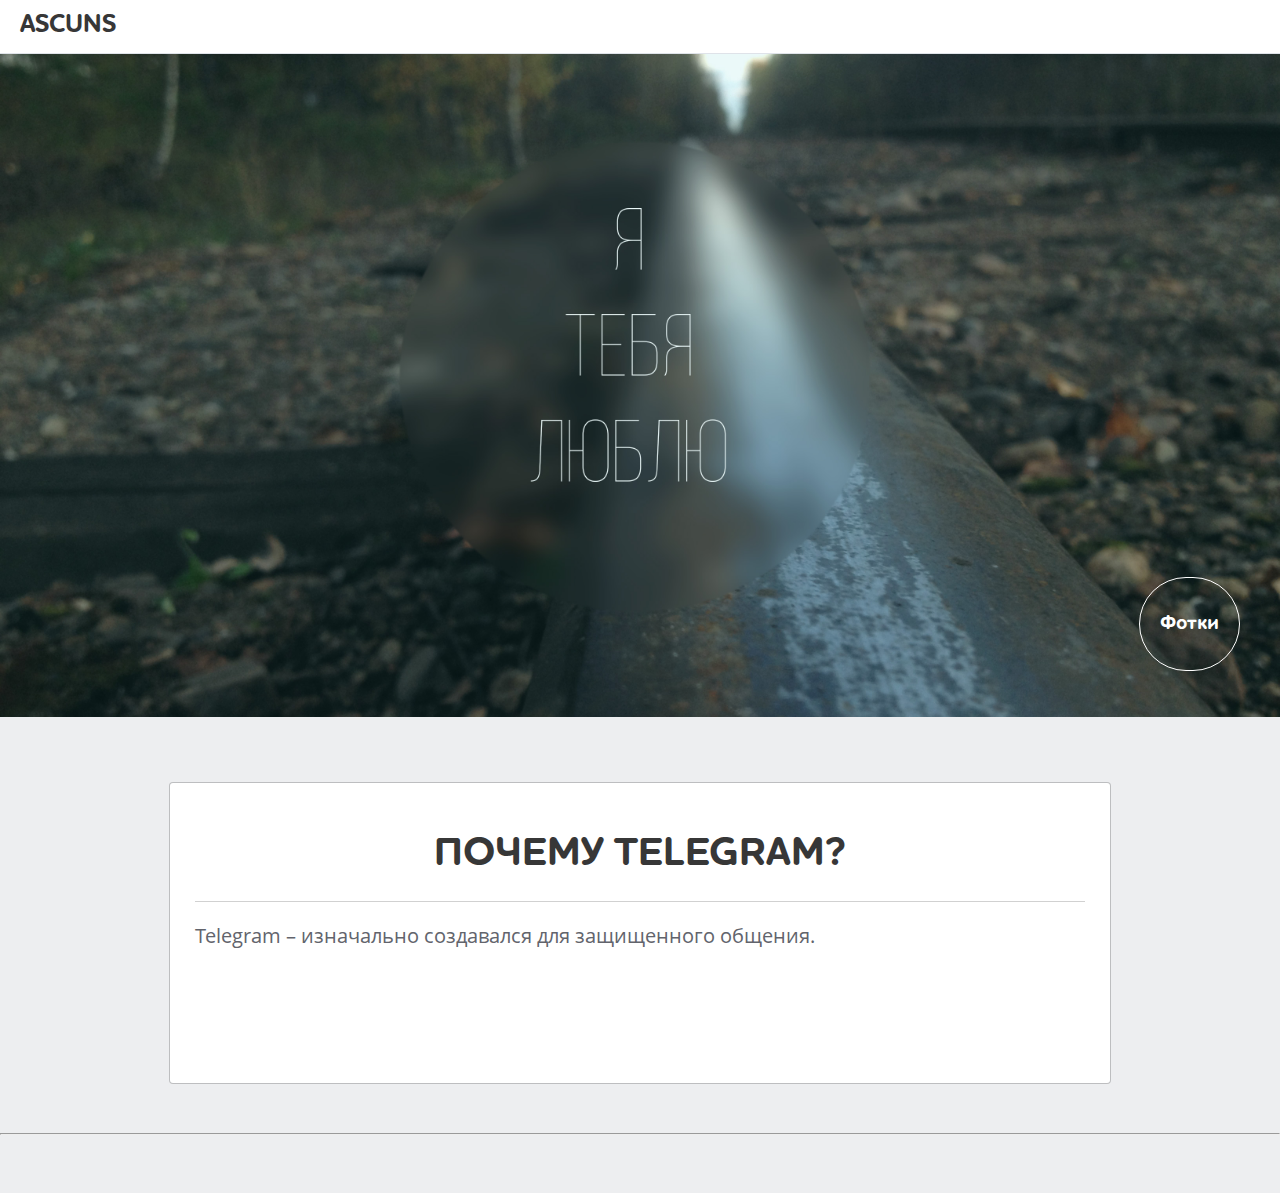
==== index.html @ 2cf13532 "first commit" ====
<!doctype html>
<html>
<head>
    <title>Ascuns Blog</title>
    <meta charset="UTF-8">
    <link rel="stylesheet" href="css/style.css">
    <link rel="stylesheet" href="css/like.css">
    <link rel="shortcut icon" href="/images/favicon.ico" type="image/x-icon">
    
</head>
<body>
     
    <div class="izi">
    	<div class="content_view">
    		<h1> </h1>
            <a class="photo" href="https://drive.google.com/file/d/0B-FTAkm8k-55a09oVnZURkI0b0k/view?usp=sharing">Фотки</a>
    	</div>
    </div>
    <br>
    <br>
    <br>
    <!--Панель Меню-->
	<div class="blog_header">
	<a class="ascns-logo" href="http://ascns.github.io"><span>ASCUNS</span></a>
	</div>



	<!--Блоки Блога-->
	<div class="cont">
	<h1>Почему Telegram?</h1>
	<hr class="hr1">
	<p>Telegram – изначально создавался для защищенного общения.</p>
	<div class="stage">
  <div class="heart"></div>
</div>
    <script src='https://code.jquery.com/jquery-2.2.4.min.js'></script>

        <script src="js/index.js"></script>

     </div>

	</div>
	<div class="about_site">
	<hr >
	</div>
</body>
</html>
---- css/style.css ----
body {
			margin:0px;
			padding:0px;
			font-family: Open-Sans;
			background-color: #edeef0;
		}
@font-face {
    font-family: Houschka;
    src: url(../font/Houschka.otf) ;
}
@font-face {
    font-family: Open-Sans;
    src: url(../font/Open-Sans.ttf) ;
}

.mylove {
  width: 100%;
}
.vstvk {
	width: 20%;
	position: center;
}
		.vnut {
			position: absolute;
			width:100%;
			text-align: center;
		}

		h1 {
			font-size: 40px;
			font-weight: 100;
			text-transform: uppercase;
			text-align: center;
         	font-family: "Houschka";
         	color: #373737;

		}

 .blog_header {
    height: 54px;
    background: #fff;
    border-bottom: 1px solid #dfe3e9;
    box-sizing: border-box;
    position: fixed;
    z-index: 100;
    width: 100%;
    top: 0px;
    left: 0px;
}
.ascns-logo{
	display: block;
	text-decoration: none;
	margin: 13px 20px;
	font-family: Houschka;
	color: #373737;
	font-size: 25px;
}
.cont {
	margin: 0 auto;
	background: #fff;
	box-shadow: 0 0 0 1px rgba(0,0,0,.2);
	box-sizing: border-box;
	height: 300px;
	border-radius: 3px;
	padding: 25px 25px;
	max-width: 940px;
	bottom: 10px;
	margin-bottom: 50px;

}
.izi {
	background-image: url(../img/background2.jpg);
	background-repeat: no-repeat;
	background-size: cover;
	background-position: center center;
	min-height: 690px;
	
}
p {
	font-size: 20px;
	color: #62646c;
}
.content_view {
	text-align: right;
}
.about_site {
	height: 60px;
}
.hr1 {
	border: none;
	background-color: #d1d1d1;
	height: 1px;
}
.photo {
	padding: 36px 20px;
	margin: 40px 40px;
	margin-top: 550px;
	border-width: 1px;
	border-color: white;
	border-radius: 100px;
	border-style: solid;
    font-size: 20px;
    background: none;
    color: white;
    transition: 0.6s;
    font-family: Houschka;
    text-decoration: none; 
    display: inline-block;
}
.photo:hover {
	background: white;
	color: black;
}
.photo:active {
	background: black;
	border-color: black;
	color: white;
}
---- css/like.css ----
.heart {
  width: 100px;
  height: 100px;
  background: url("https://cssanimation.rocks/images/posts/steps/heart.png") no-repeat;
  background-position: 0 0;
  cursor: pointer;
  -webkit-transition: background-position 1s steps(28);
  transition: background-position 1s steps(28);
  -webkit-transition-duration: 0s;
          transition-duration: 0s;
}
.heart.is-active {
  -webkit-transition-duration: 1s;
          transition-duration: 1s;
  background-position: -2800px 0;
}

.stage {
    margin-bottom: 0px;
    margin-left: 840px;
    margin-top: 77px;
  position: relative;
  -webkit-transform: translate(-50%, -50%);
          transform: translate(-50%, -50%);
}
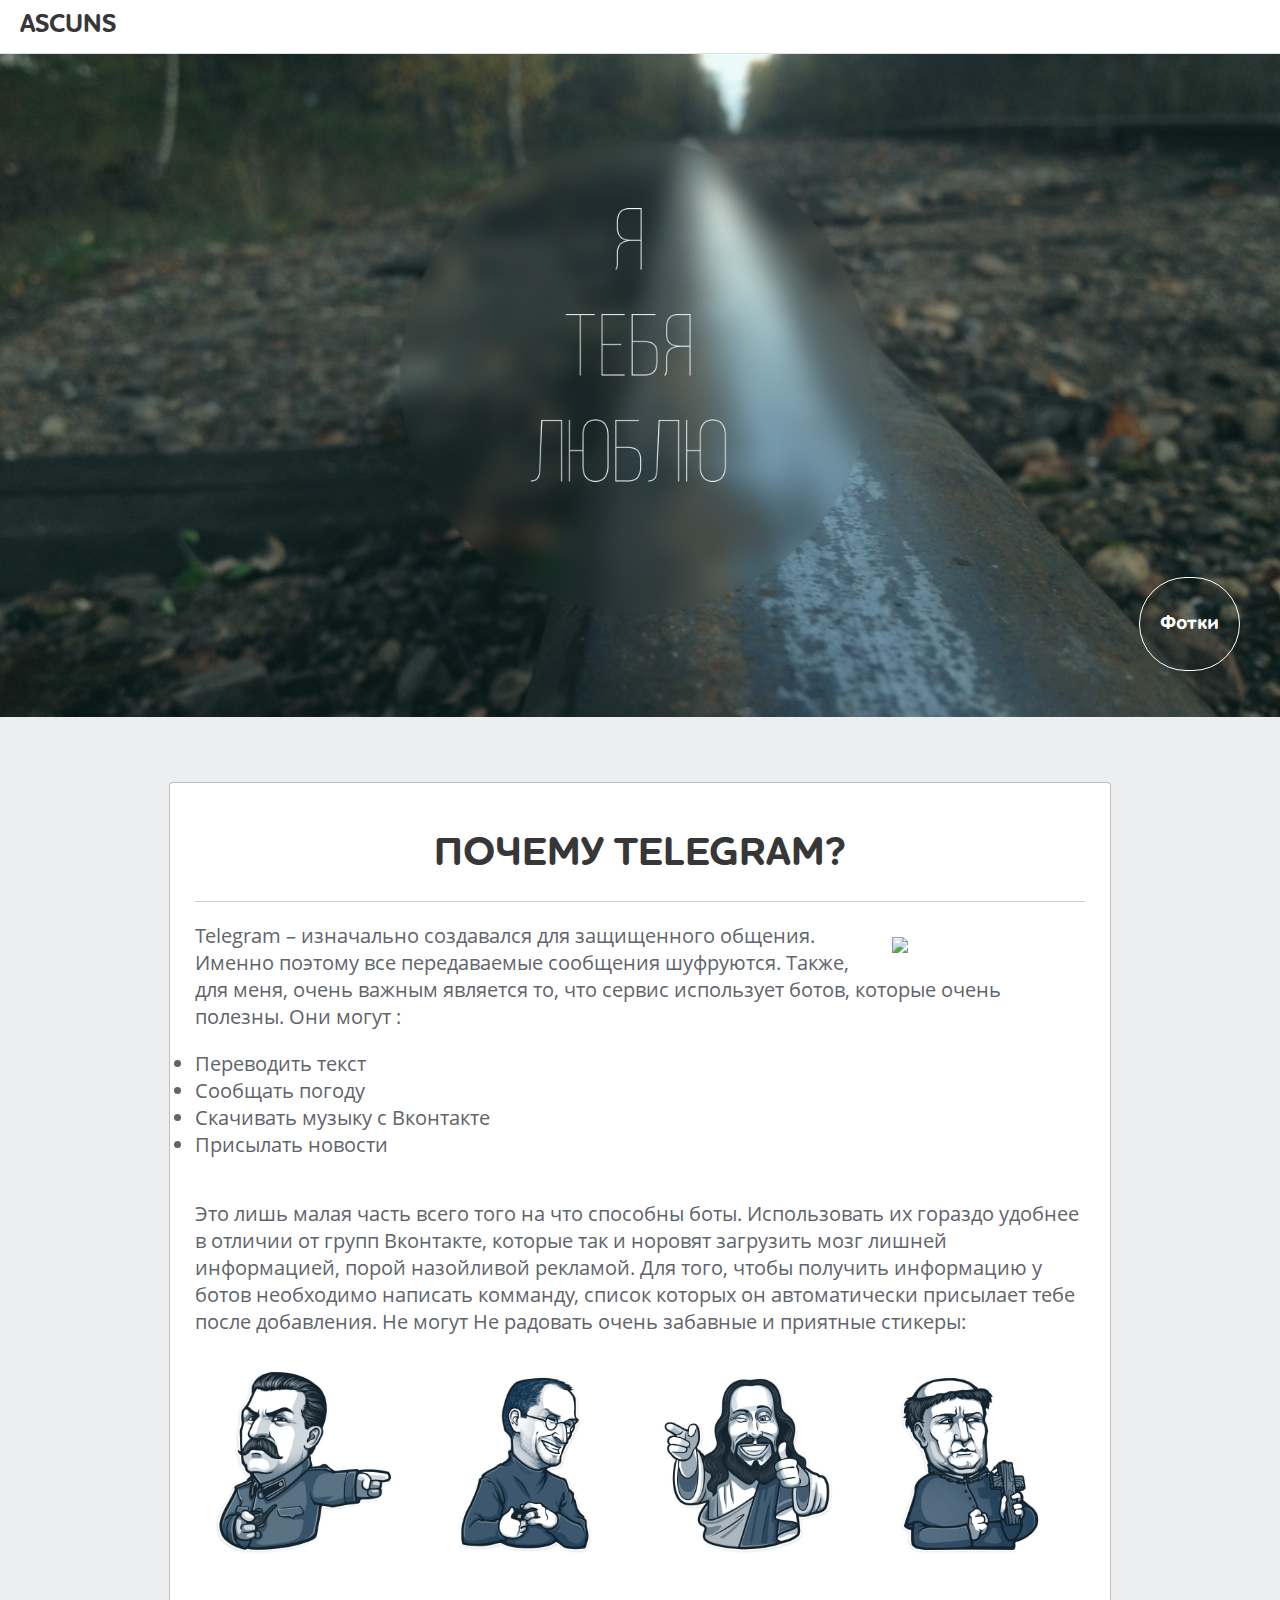
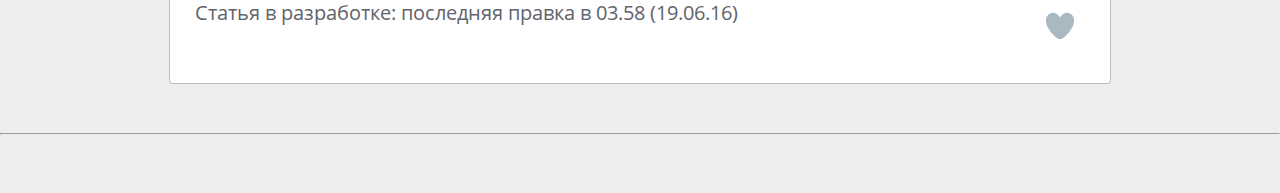
==== commit 33b1fdaa: "first commit" ====
--- a/index.html
+++ b/index.html
@@ -30,13 +30,36 @@
 	<div class="cont">
 	<h1>Почему Telegram?</h1>
 	<hr class="hr1">
-	<p>Telegram – изначально создавался для защищенного общения.</p>
+	<p>
+         <img class="t" src="https://telegram.org/img/t_logo.png">
+         Telegram – изначально создавался для защищенного общения.
+         Именно поэтому все передаваемые сообщения шуфруются. 
+         Также, для меня, очень важным является то, что сервис использует ботов, которые очень полезны. Они могут :
+         <li>
+             Переводить текст
+         </li>
+         <li>
+             Сообщать погоду
+         </li>
+         <li>
+             Скачивать музыку с Вконтакте
+         </li>
+         <li>
+             Присылать новости
+         </li>
+         <br>
+         <p>Это лишь малая часть всего того на что способны боты. Использовать их гораздо удобнее в отличии от групп Вконтакте, которые так и норовят загрузить мозг лишней информацией, порой назойливой рекламой. Для того, чтобы получить информацию у ботов необходимо написать комманду, список которых он автоматически присылает тебе после добавления. Не могут Не радовать очень забавные и приятные стикеры: </p>
+         <img class="stik" src="stikers/1.png">
+         <img class="stik" src="stikers/2.png">
+         <img class="stik" src="stikers/3.png">
+         <img class="stik" src="stikers/4.png">
+         <p class="develop">Статья в разработке: последняя правка в 03.58 (19.06.16)</p>
+    </p>
 	<div class="stage">
-  <div class="heart"></div>
-</div>
-    <script src='https://code.jquery.com/jquery-2.2.4.min.js'></script>
-
-        <script src="js/index.js"></script>
+     <div class="heart"></div>
+     </div>
+     <script src='js/jquery-2.2.4.min.js'></script>
+     <script src="js/index.js"></script>
 
      </div>
 
--- a/css/style.css
+++ b/css/style.css
@@ -60,7 +60,7 @@
 	background: #fff;
 	box-shadow: 0 0 0 1px rgba(0,0,0,.2);
 	box-sizing: border-box;
-	height: 300px;
+	height: 900px;
 	border-radius: 3px;
 	padding: 25px 25px;
 	max-width: 940px;
@@ -76,7 +76,7 @@
 	min-height: 690px;
 	
 }
-p {
+p,li {
 	font-size: 20px;
 	color: #62646c;
 }
@@ -116,10 +116,22 @@
 	border-color: black;
 	color: white;
 }
+.t {
+	width: 20%;
+	margin: 15px 15px; 
+	float: right;
+}
+.stik {
+	width: 20%;
+	margin: 15px 20px 0px;
+}
+.develop {
+	margin-top: 40px;
+	margin-bottom: -40px;
+}
 
 
 
 
 
 
-
--- a/css/like.css
+++ b/css/like.css
@@ -1,7 +1,7 @@
 .heart {
   width: 100px;
   height: 100px;
-  background: url("https://cssanimation.rocks/images/posts/steps/heart.png") no-repeat;
+  background: url("../img/heart.png") no-repeat;
   background-position: 0 0;
   cursor: pointer;
   -webkit-transition: background-position 1s steps(28);
@@ -16,9 +16,9 @@
 }
 
 .stage {
-    margin-bottom: 0px;
+    margin-bottom: 40px;
     margin-left: 840px;
-    margin-top: 77px;
+    margin-top: 40px;
   position: relative;
   -webkit-transform: translate(-50%, -50%);
           transform: translate(-50%, -50%);
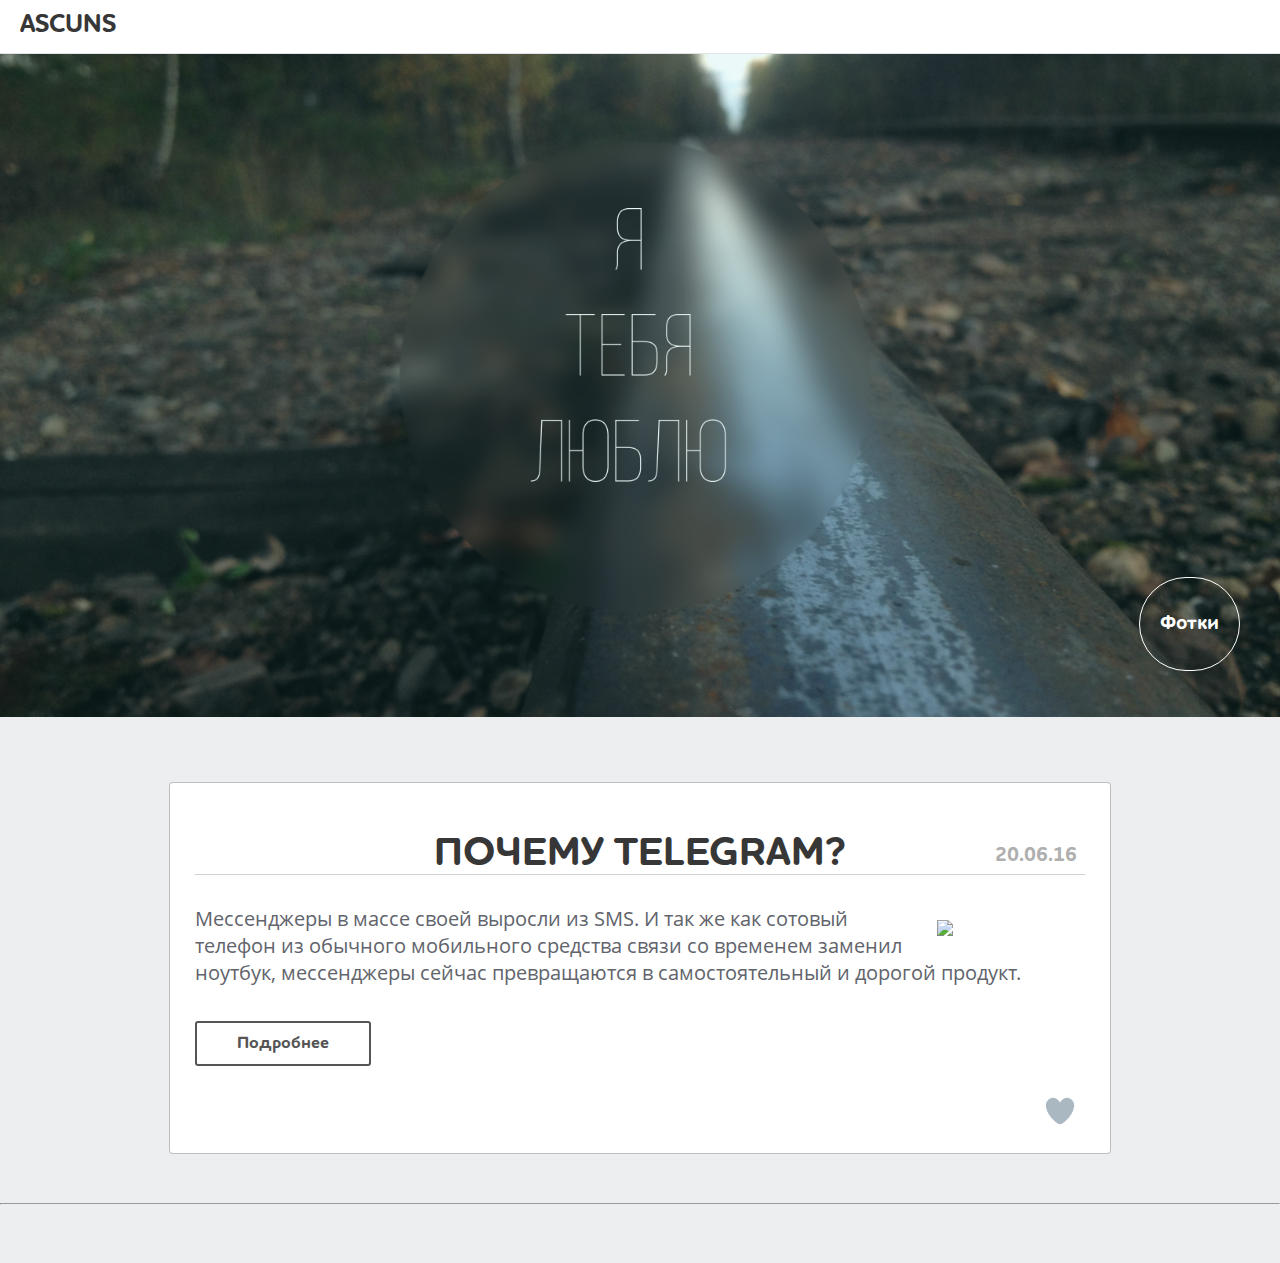
==== commit 9dbd8290: "first commit" ====
--- a/index.html
+++ b/index.html
@@ -5,7 +5,7 @@
     <meta charset="UTF-8">
     <link rel="stylesheet" href="css/style.css">
     <link rel="stylesheet" href="css/like.css">
-    <link rel="shortcut icon" href="/images/favicon.ico" type="image/x-icon">
+    <link rel="shortcut icon" href="img/icon.png" type="image/x-icon">
     
 </head>
 <body>
@@ -29,31 +29,13 @@
 	<!--Блоки Блога-->
 	<div class="cont">
 	<h1>Почему Telegram?</h1>
+     <p class="date">20.06.16</p>
 	<hr class="hr1">
-	<p>
-         <img class="t" src="https://telegram.org/img/t_logo.png">
-         Telegram – изначально создавался для защищенного общения.
-         Именно поэтому все передаваемые сообщения шуфруются. 
-         Также, для меня, очень важным является то, что сервис использует ботов, которые очень полезны. Они могут :
-         <li>
-             Переводить текст
-         </li>
-         <li>
-             Сообщать погоду
-         </li>
-         <li>
-             Скачивать музыку с Вконтакте
-         </li>
-         <li>
-             Присылать новости
-         </li>
-         <br>
-         <p>Это лишь малая часть всего того на что способны боты. Использовать их гораздо удобнее в отличии от групп Вконтакте, которые так и норовят загрузить мозг лишней информацией, порой назойливой рекламой. Для того, чтобы получить информацию у ботов необходимо написать комманду, список которых он автоматически присылает тебе после добавления. Не могут Не радовать очень забавные и приятные стикеры: </p>
-         <img class="stik" src="stikers/1.png">
-         <img class="stik" src="stikers/2.png">
-         <img class="stik" src="stikers/3.png">
-         <img class="stik" src="stikers/4.png">
-         <p class="develop">Статья в разработке: последняя правка в 03.58 (19.06.16)</p>
+	<p class="telegram">
+         <img class="page1" src="https://telegram.org/img/t_logo.png">
+         Мессенджеры в массе своей выросли из SMS. И так же как сотовый телефон из обычного мобильного средства связи со временем заменил ноутбук, мессенджеры сейчас превращаются в самостоятельный и дорогой продукт.
+         <p class="develop"></p>
+         <a  class="button" href="pages/telegram/telegram.html">Подробнее</a>
     </p>
 	<div class="stage">
      <div class="heart"></div>
--- a/css/style.css
+++ b/css/style.css
@@ -60,7 +60,7 @@
 	background: #fff;
 	box-shadow: 0 0 0 1px rgba(0,0,0,.2);
 	box-sizing: border-box;
-	height: 900px;
+	height: 370px;
 	border-radius: 3px;
 	padding: 25px 25px;
 	max-width: 940px;
@@ -116,22 +116,47 @@
 	border-color: black;
 	color: white;
 }
-.t {
-	width: 20%;
+.page1 {
+	width: 15%;
 	margin: 15px 15px; 
 	float: right;
 }
-.stik {
-	width: 20%;
-	margin: 15px 20px 0px;
 }
 .develop {
 	margin-top: 40px;
 	margin-bottom: -40px;
 }
 
+.telegram {
+	padding: 10px 0;
+}
+.button {
+	text-decoration: none;
+	font-family: Houschka;
+	color: #555555;
+	border-width: 2px;
+	border-color: #555555;
+	border-style: solid;
+	padding: 12px 40px;
+	font-size: 17px;
+	border-radius: 3px;
+	margin: 5px 0px;
+	display: inline-block;
+	transition: 0.6s;
+}
+.button:hover {
+	color: white;
+	background: #555555;
+	box-shadow: 2px 3px 10px;
+}
+.button:active {
+	box-shadow: 2px 3px 10px; 
+}
+.date {
+	margin: 0px 800px;
+	margin-top: -55px;
+	font-family: Houschka;
+	color: #afafaf;
+}
 
 
-
-
-
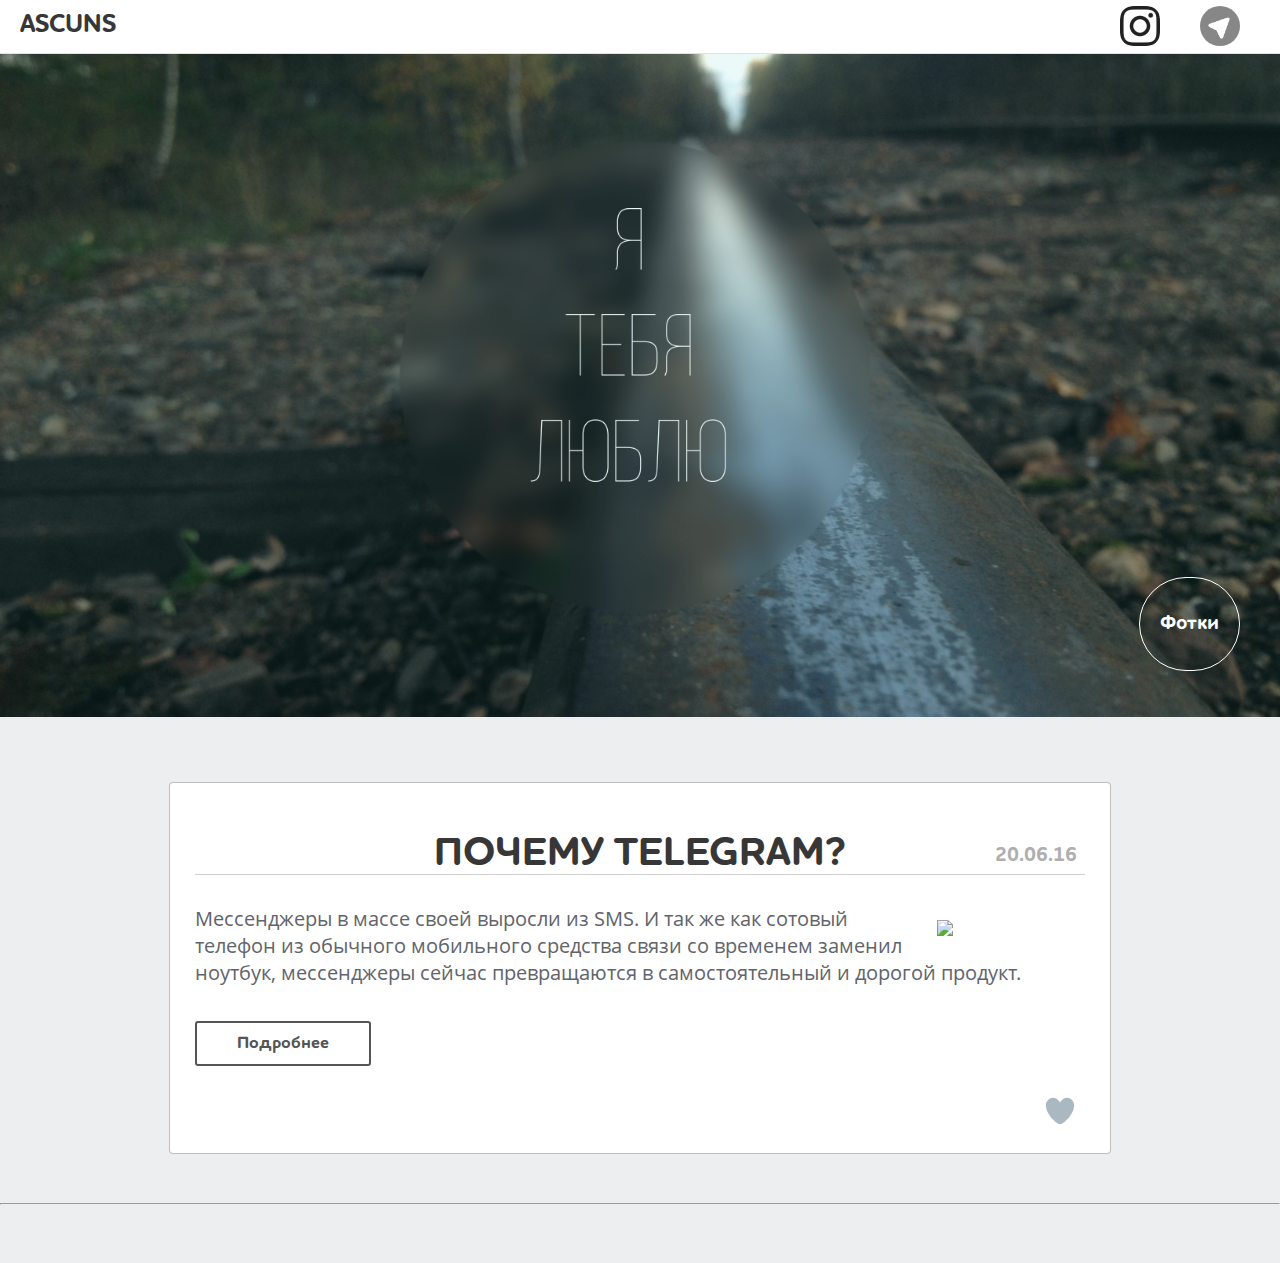
==== commit 71c29e4a: "first commit" ====
--- a/index.html
+++ b/index.html
@@ -22,6 +22,8 @@
     <!--Панель Меню-->
 	<div class="blog_header">
 	<a class="ascns-logo" href="http://ascns.github.io"><span>ASCUNS</span></a>
+    <a class="tele" href="https://telegram.me/Ascuns"></a>
+    <a class="instagram" href="https://www.instagram.com/ascuns_05/"></a>
 	</div>
 
 
--- a/css/style.css
+++ b/css/style.css
@@ -54,6 +54,7 @@
 	font-family: Houschka;
 	color: #373737;
 	font-size: 25px;
+	float: left;
 }
 .cont {
 	margin: 0 auto;
@@ -147,10 +148,10 @@
 .button:hover {
 	color: white;
 	background: #555555;
-	box-shadow: 2px 3px 10px;
+	box-shadow: 2px 3px 10px #555555;
 }
 .button:active {
-	box-shadow: 2px 3px 10px; 
+	box-shadow: 2px 3px 10px #555555; 
 }
 .date {
 	margin: 0px 800px;
@@ -159,4 +160,39 @@
 	color: #afafaf;
 }
 
-
+.instagram {
+	background-image: url(../img/insta1.png);
+	background-repeat: no-repeat;
+    background-size: 40px;
+	
+    margin: 6px 0px;
+	float: right;
+	width: 40px;
+	height: 40px;
+	transition: 0.6s;
+	border-style: solid;
+	border-width: 0px;
+	border-radius: 13px;
+}
+.instagram:hover {
+	background-image: url(../img/insta2.jpg);
+	box-shadow: 2px 3px 10px #555555;
+}
+.tele {
+	background-image: url(../img/tele1.png);
+	background-repeat: no-repeat;
+    background-size: 44px;
+	background-position: center;
+    margin: 6px 40px;
+	float: right;
+	width: 40px;
+	height: 40px;
+	transition: 0.6s;
+	border-style: solid;
+	border-width: 0px;
+	border-radius: 40px;
+}
+.tele:hover {
+	background-image: url(../img/tele2.png);
+	box-shadow: 2px 3px 10px #555555;
+}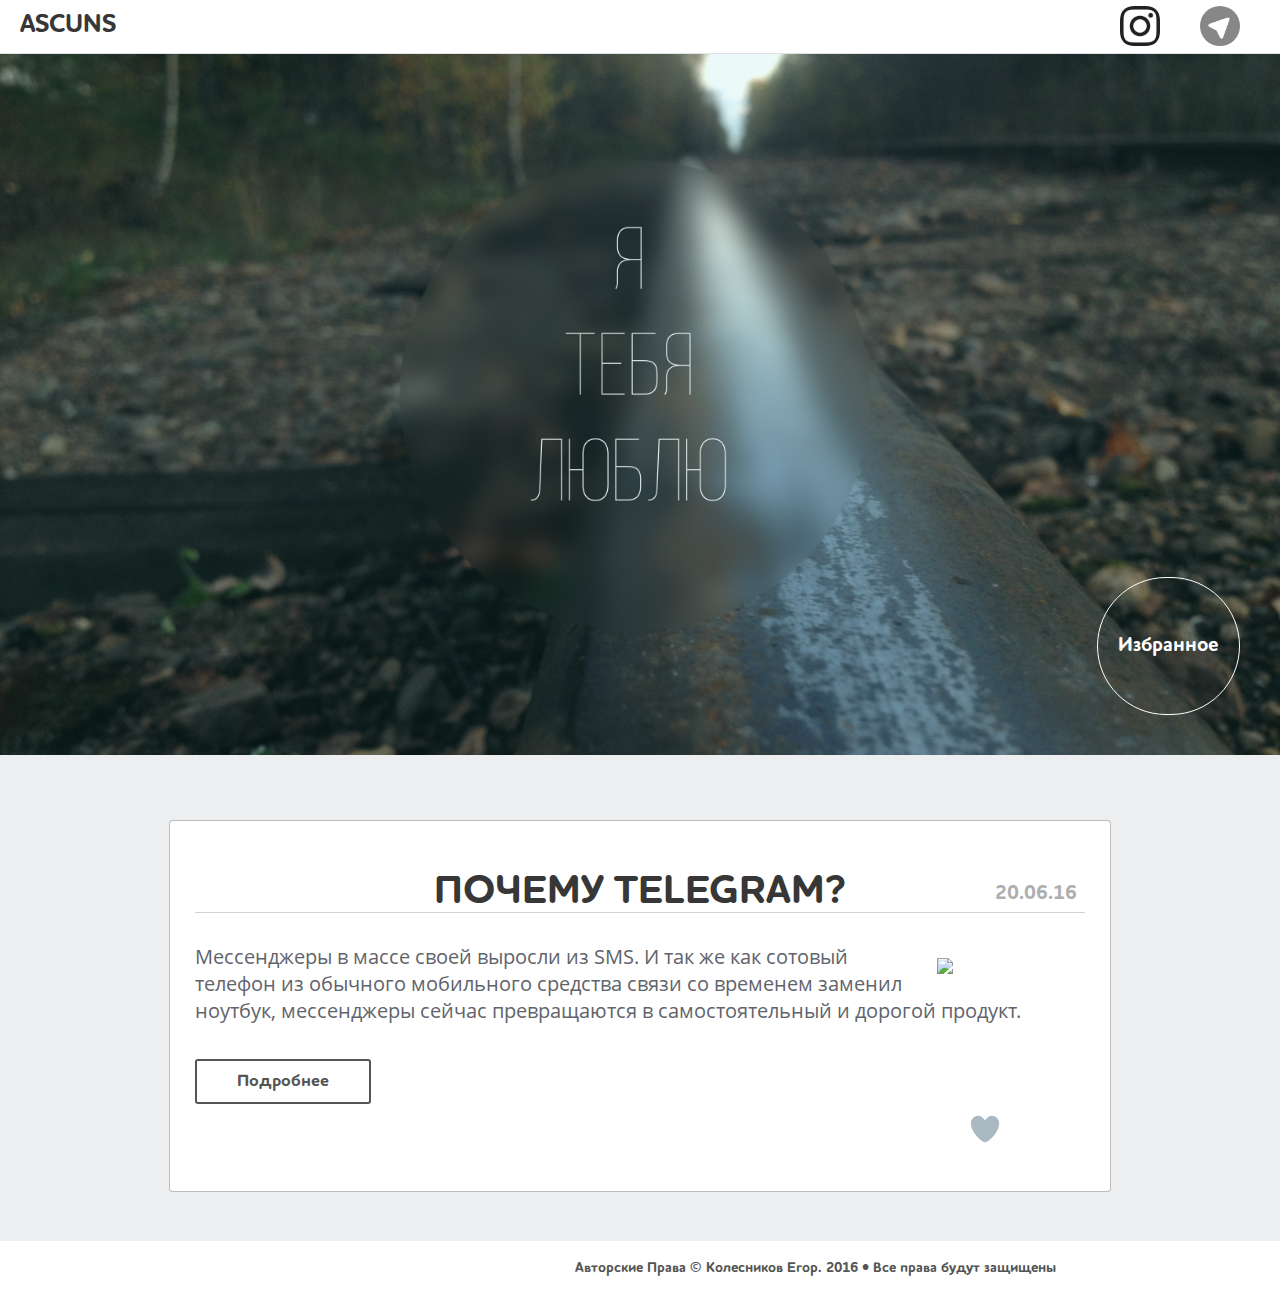
==== commit 97096a30: "first commit" ====
--- a/index.html
+++ b/index.html
@@ -13,7 +13,7 @@
     <div class="izi">
     	<div class="content_view">
     		<h1> </h1>
-            <a class="photo" href="https://drive.google.com/file/d/0B-FTAkm8k-55a09oVnZURkI0b0k/view?usp=sharing">Фотки</a>
+            <a class="photo" href="pages/liked/liked.html">Избранное</a>
     	</div>
     </div>
     <br>
@@ -49,7 +49,7 @@
 
 	</div>
 	<div class="about_site">
-	<hr >
+    <h2 class="about_s">Авторские Права © Колесников Егор. 2016 • Все права будут защищены</h2>
 	</div>
 </body>
 </html>--- a/css/style.css
+++ b/css/style.css
@@ -86,6 +86,14 @@
 }
 .about_site {
 	height: 60px;
+	background-color: white;
+	text-align: center;
+}
+.about_s {
+	font-family: Houschka;
+	font-size: 14px;
+	color: #555555;
+	padding: 20px 0px 0px 350px;
 }
 .hr1 {
 	border: none;
@@ -93,7 +101,7 @@
 	height: 1px;
 }
 .photo {
-	padding: 36px 20px;
+	padding: 58px 20px;
 	margin: 40px 40px;
 	margin-top: 550px;
 	border-width: 1px;
@@ -169,7 +177,7 @@
 	float: right;
 	width: 40px;
 	height: 40px;
-	transition: 0.6s;
+	transition: 0.3s;
 	border-style: solid;
 	border-width: 0px;
 	border-radius: 13px;
@@ -187,7 +195,7 @@
 	float: right;
 	width: 40px;
 	height: 40px;
-	transition: 0.6s;
+	transition: 0.3s;
 	border-style: solid;
 	border-width: 0px;
 	border-radius: 40px;
--- a/css/like.css
+++ b/css/like.css
@@ -16,9 +16,7 @@
 }
 
 .stage {
-    margin-bottom: 40px;
-    margin-left: 840px;
-    margin-top: 40px;
+    float: right;
   position: relative;
   -webkit-transform: translate(-50%, -50%);
           transform: translate(-50%, -50%);
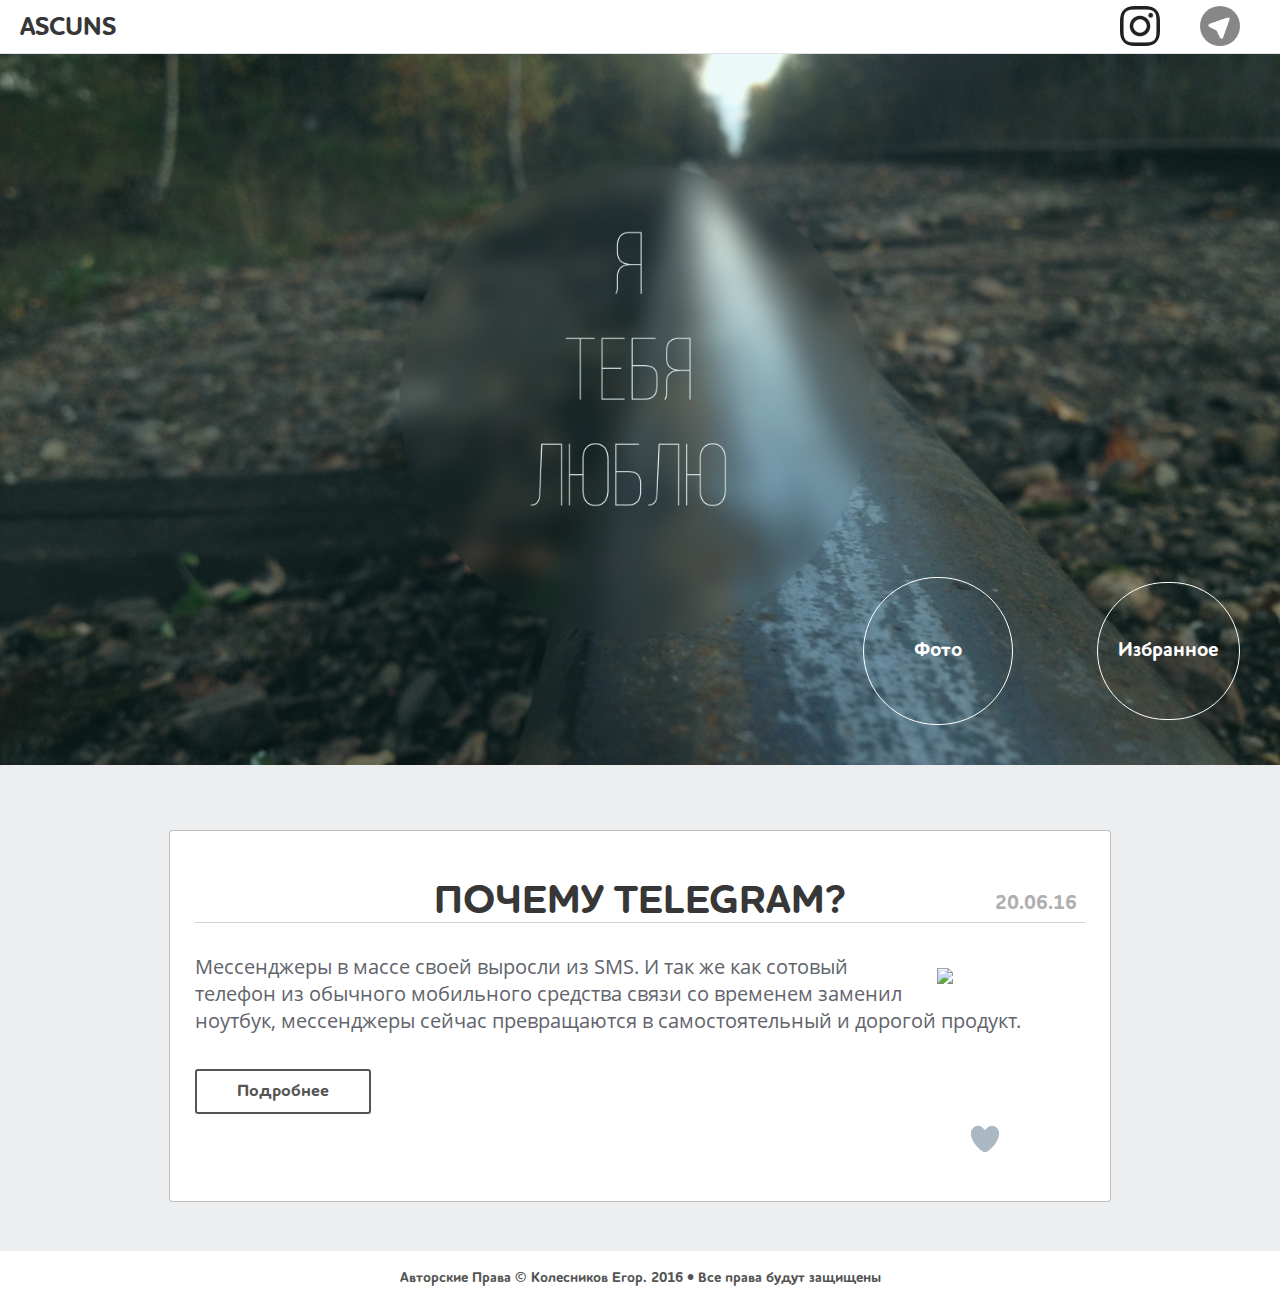
==== commit a053e59d: "first commit" ====
--- a/index.html
+++ b/index.html
@@ -13,6 +13,7 @@
     <div class="izi">
     	<div class="content_view">
     		<h1> </h1>
+            <a class="photo1" href="https://drive.google.com/file/d/0B-FTAkm8k-55UU5fcUxGUFZSaFU/view?usp=sharing">Фото</a>
             <a class="photo" href="pages/liked/liked.html">Избранное</a>
     	</div>
     </div>
@@ -49,7 +50,7 @@
 
 	</div>
 	<div class="about_site">
-    <h2 class="about_s">Авторские Права © Колесников Егор. 2016 • Все права будут защищены</h2>
+    <p class="about_s">Авторские Права © Колесников Егор. 2016 • Все права будут защищены</p>
 	</div>
 </body>
-</html>+</html>
--- a/css/style.css
+++ b/css/style.css
@@ -50,7 +50,7 @@
 .ascns-logo{
 	display: block;
 	text-decoration: none;
-	margin: 13px 20px;
+	margin: 16px 20px;
 	font-family: Houschka;
 	color: #373737;
 	font-size: 25px;
@@ -93,12 +93,37 @@
 	font-family: Houschka;
 	font-size: 14px;
 	color: #555555;
-	padding: 20px 0px 0px 350px;
+	padding: 20px 0px 0px 0px;
 }
 .hr1 {
 	border: none;
 	background-color: #d1d1d1;
 	height: 1px;
+}
+.photo1 {
+    padding: 63px 50px;
+	margin: 40px 40px;
+	margin-top: 550px;
+	border-width: 1px;
+	border-color: white;
+	border-radius: 100px;
+	border-style: solid;
+    font-size: 20px;
+    background: none;
+    color: white;
+    transition: 0.6s;
+    font-family: Houschka;
+    text-decoration: none; 
+    display: inline-block;
+}
+.photo1:hover {
+    background: white;
+	color: black;
+}
+.photo1:active {
+	background: black;
+	border-color: black;
+	color: white;
 }
 .photo {
 	padding: 58px 20px;
--- a/css/like.css
+++ b/css/like.css
@@ -1,23 +1,23 @@
-.heart {
-  width: 100px;
-  height: 100px;
-  background: url("../img/heart.png") no-repeat;
-  background-position: 0 0;
-  cursor: pointer;
-  -webkit-transition: background-position 1s steps(28);
-  transition: background-position 1s steps(28);
-  -webkit-transition-duration: 0s;
-          transition-duration: 0s;
-}
-.heart.is-active {
-  -webkit-transition-duration: 1s;
-          transition-duration: 1s;
-  background-position: -2800px 0;
-}
-
-.stage {
-    float: right;
-  position: relative;
-  -webkit-transform: translate(-50%, -50%);
-          transform: translate(-50%, -50%);
+.heart {
+  width: 100px;
+  height: 100px;
+  background: url("../img/heart.png") no-repeat;
+  background-position: 0 0;
+  cursor: pointer;
+  -webkit-transition: background-position 1s steps(28);
+  transition: background-position 1s steps(28);
+  -webkit-transition-duration: 0s;
+          transition-duration: 0s;
+}
+.heart.is-active {
+  -webkit-transition-duration: 1s;
+          transition-duration: 1s;
+  background-position: -2800px 0;
+}
+
+.stage {
+    float: right;
+  position: relative;
+  -webkit-transform: translate(-50%, -50%);
+          transform: translate(-50%, -50%);
 }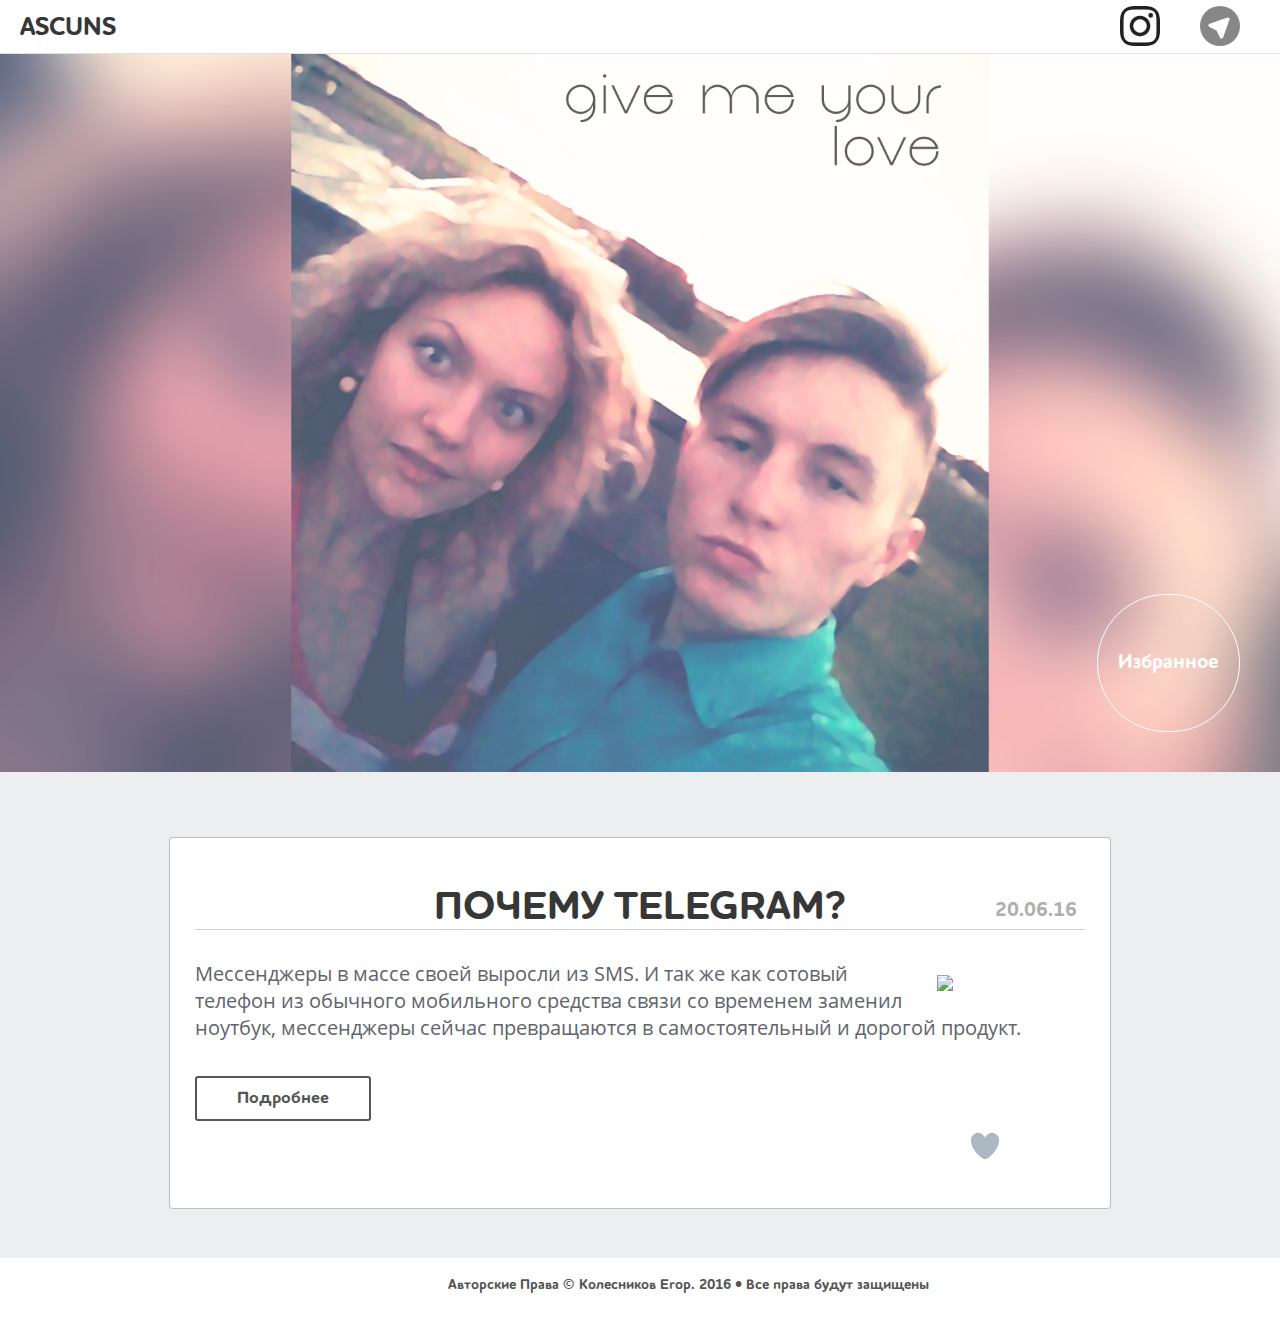
==== commit 238da9fd: "first commit" ====
--- a/index.html
+++ b/index.html
@@ -13,8 +13,8 @@
     <div class="izi">
     	<div class="content_view">
     		<h1> </h1>
-            <a class="photo1" href="https://drive.google.com/file/d/0B-FTAkm8k-55UU5fcUxGUFZSaFU/view?usp=sharing">Фото</a>
-            <a class="photo" href="pages/liked/liked.html">Избранное</a>
+            <!--<a class="photo1" href="https://drive.google.com/file/d/0B-FTAkm8k-55UU5fcUxGUFZSaFU/view?usp=sharing">Фото</a>-->
+            <a class="photo" href="pages/liked/now/demo/index.html">Избранное</a>
     	</div>
     </div>
     <br>
@@ -47,10 +47,9 @@
      <script src="js/index.js"></script>
 
      </div>
+    </div>
 
 	</div>
 	<div class="about_site">
     <p class="about_s">Авторские Права © Колесников Егор. 2016 • Все права будут защищены</p>
-	</div>
-</body>
-</html>
+	</div></body></html>
--- a/css/style.css
+++ b/css/style.css
@@ -75,7 +75,7 @@
 	background-size: cover;
 	background-position: center center;
 	min-height: 690px;
-	
+    margin-top: 3.4%;
 }
 p,li {
 	font-size: 20px;
@@ -85,45 +85,20 @@
 	text-align: right;
 }
 .about_site {
+    width: auto;
 	height: 60px;
 	background-color: white;
-	text-align: center;
 }
 .about_s {
 	font-family: Houschka;
 	font-size: 14px;
 	color: #555555;
-	padding: 20px 0px 0px 0px;
+	padding: 20px 0px 0px 35%;
 }
 .hr1 {
 	border: none;
 	background-color: #d1d1d1;
 	height: 1px;
-}
-.photo1 {
-    padding: 63px 50px;
-	margin: 40px 40px;
-	margin-top: 550px;
-	border-width: 1px;
-	border-color: white;
-	border-radius: 100px;
-	border-style: solid;
-    font-size: 20px;
-    background: none;
-    color: white;
-    transition: 0.6s;
-    font-family: Houschka;
-    text-decoration: none; 
-    display: inline-block;
-}
-.photo1:hover {
-    background: white;
-	color: black;
-}
-.photo1:active {
-	background: black;
-	border-color: black;
-	color: white;
 }
 .photo {
 	padding: 58px 20px;
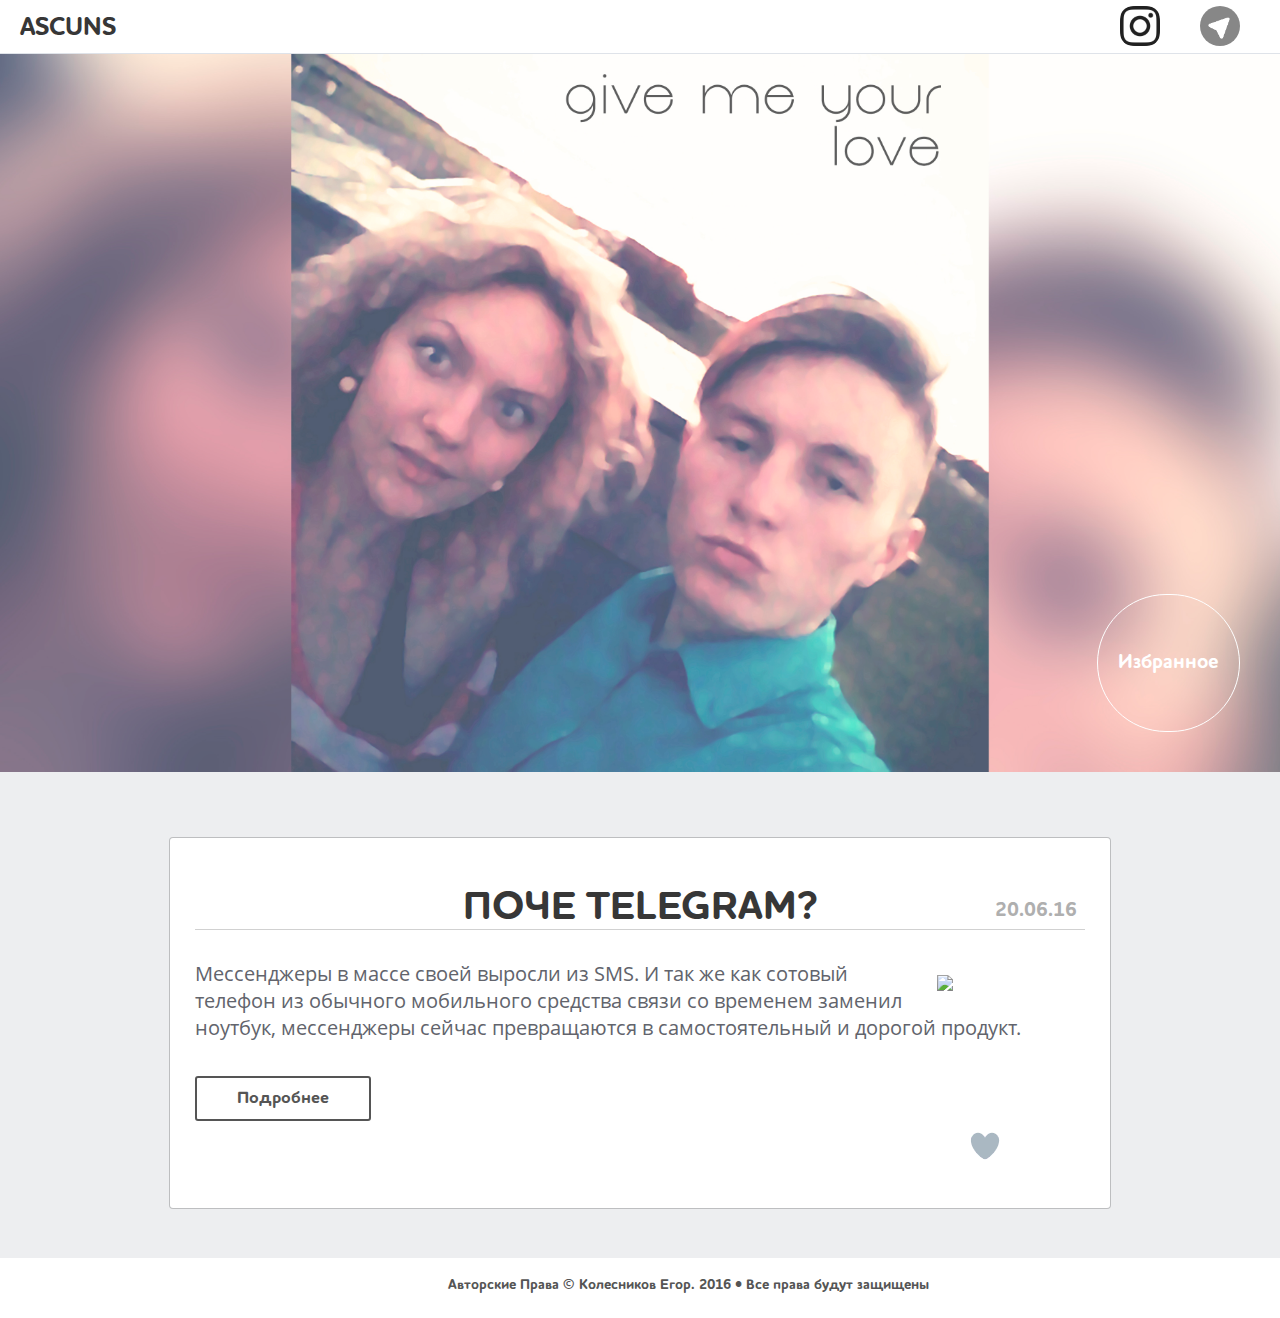
==== commit 20582e27: "first commit" ====
--- a/index.html
+++ b/index.html
@@ -31,7 +31,7 @@
 
 	<!--Блоки Блога-->
 	<div class="cont">
-	<h1>Почему Telegram?</h1>
+	<h1>Поче Telegram?</h1>
      <p class="date">20.06.16</p>
 	<hr class="hr1">
 	<p class="telegram">
--- a/css/style.css
+++ b/css/style.css
@@ -1,7 +1,7 @@
 body {
-			margin:0px;
-			padding:0px;
-			font-family: Open-Sans;
+			margin:0;
+			padding:0;
+	font-family: Open-Sans;
 			background-color: #edeef0;
 		}
 @font-face {
